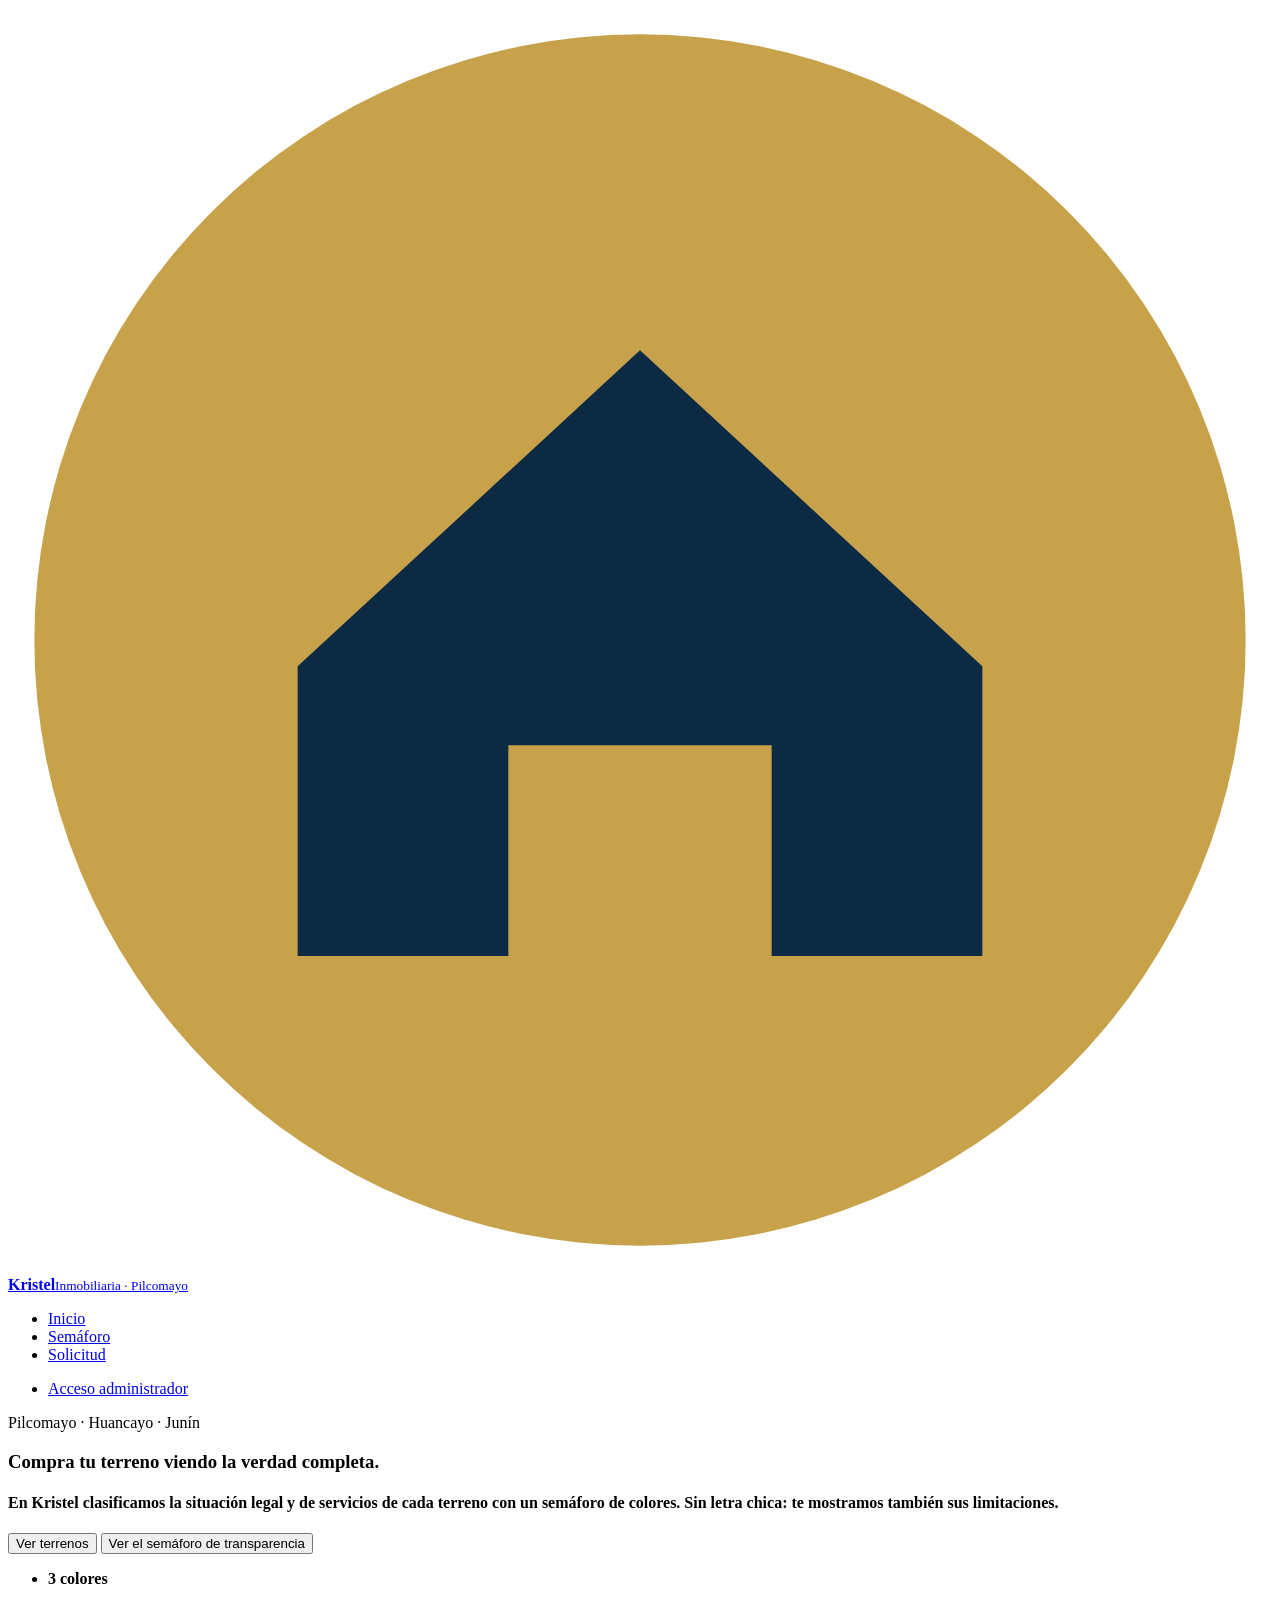
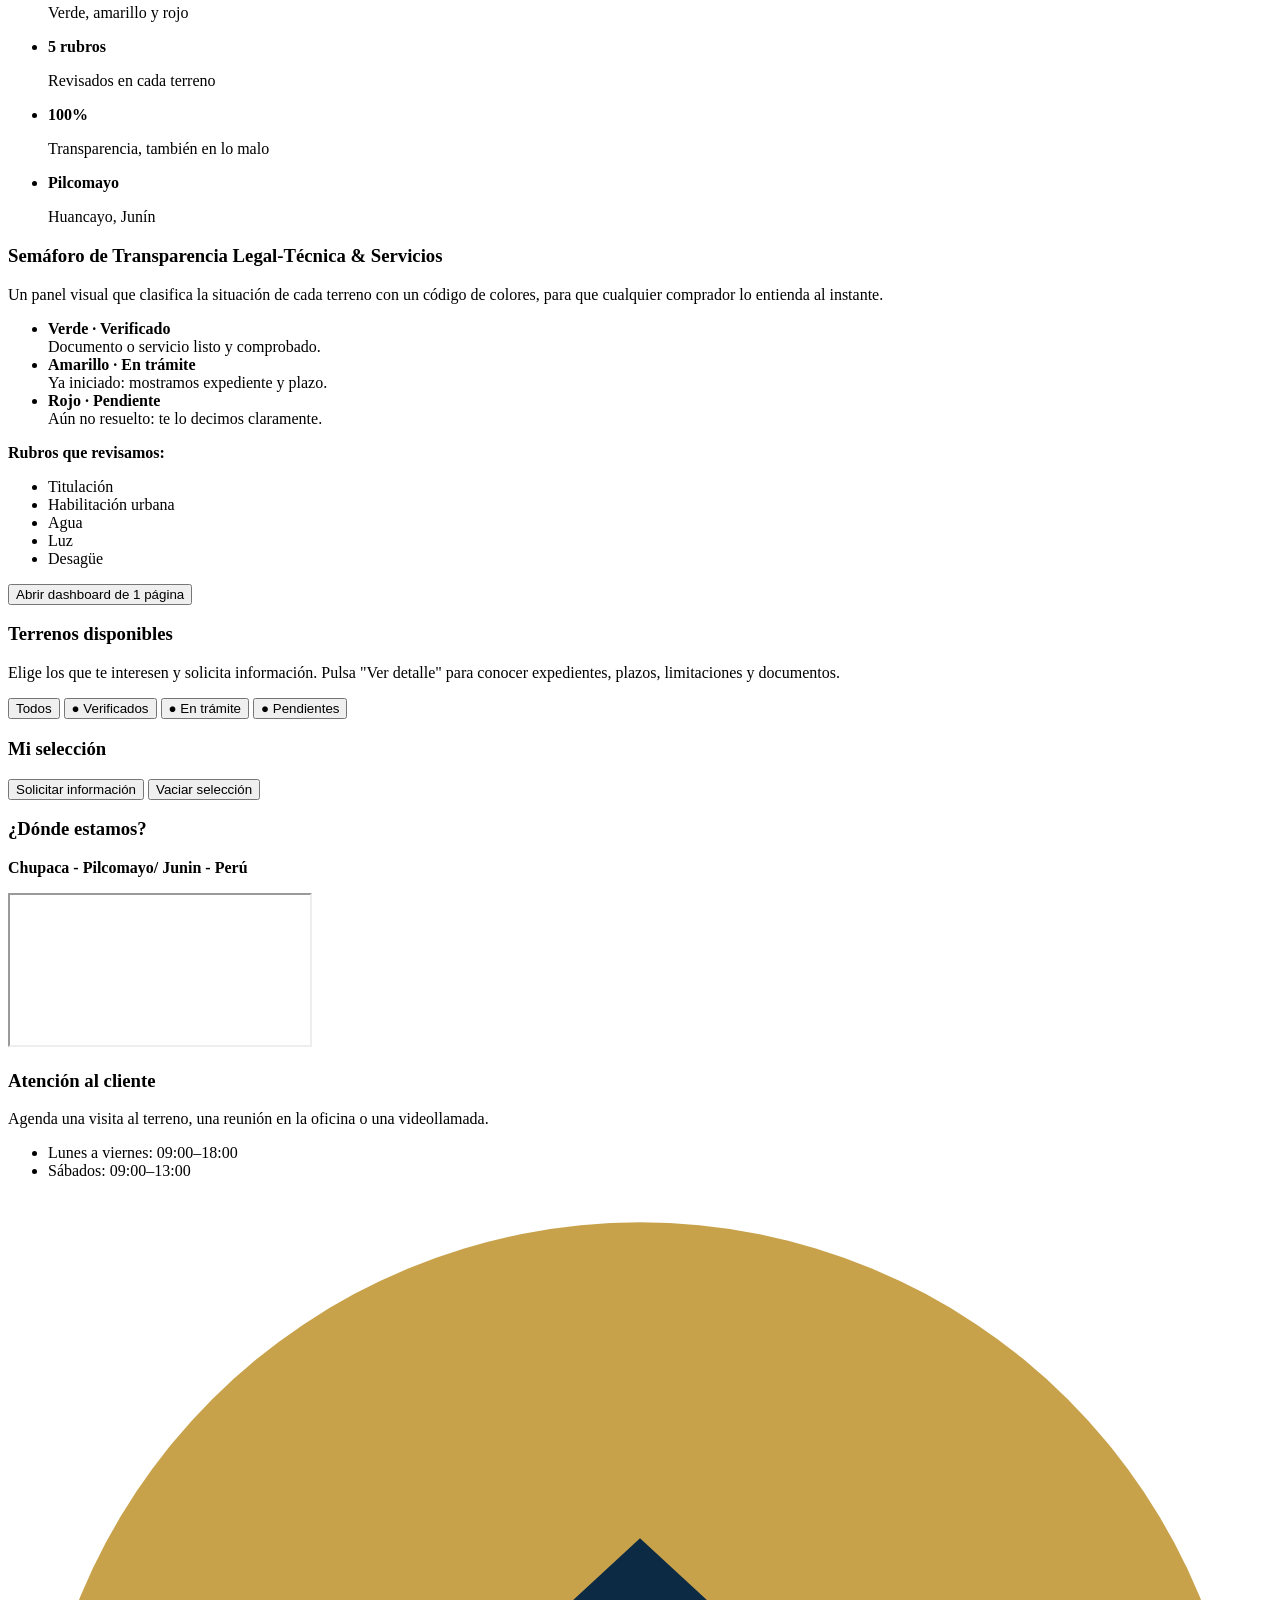
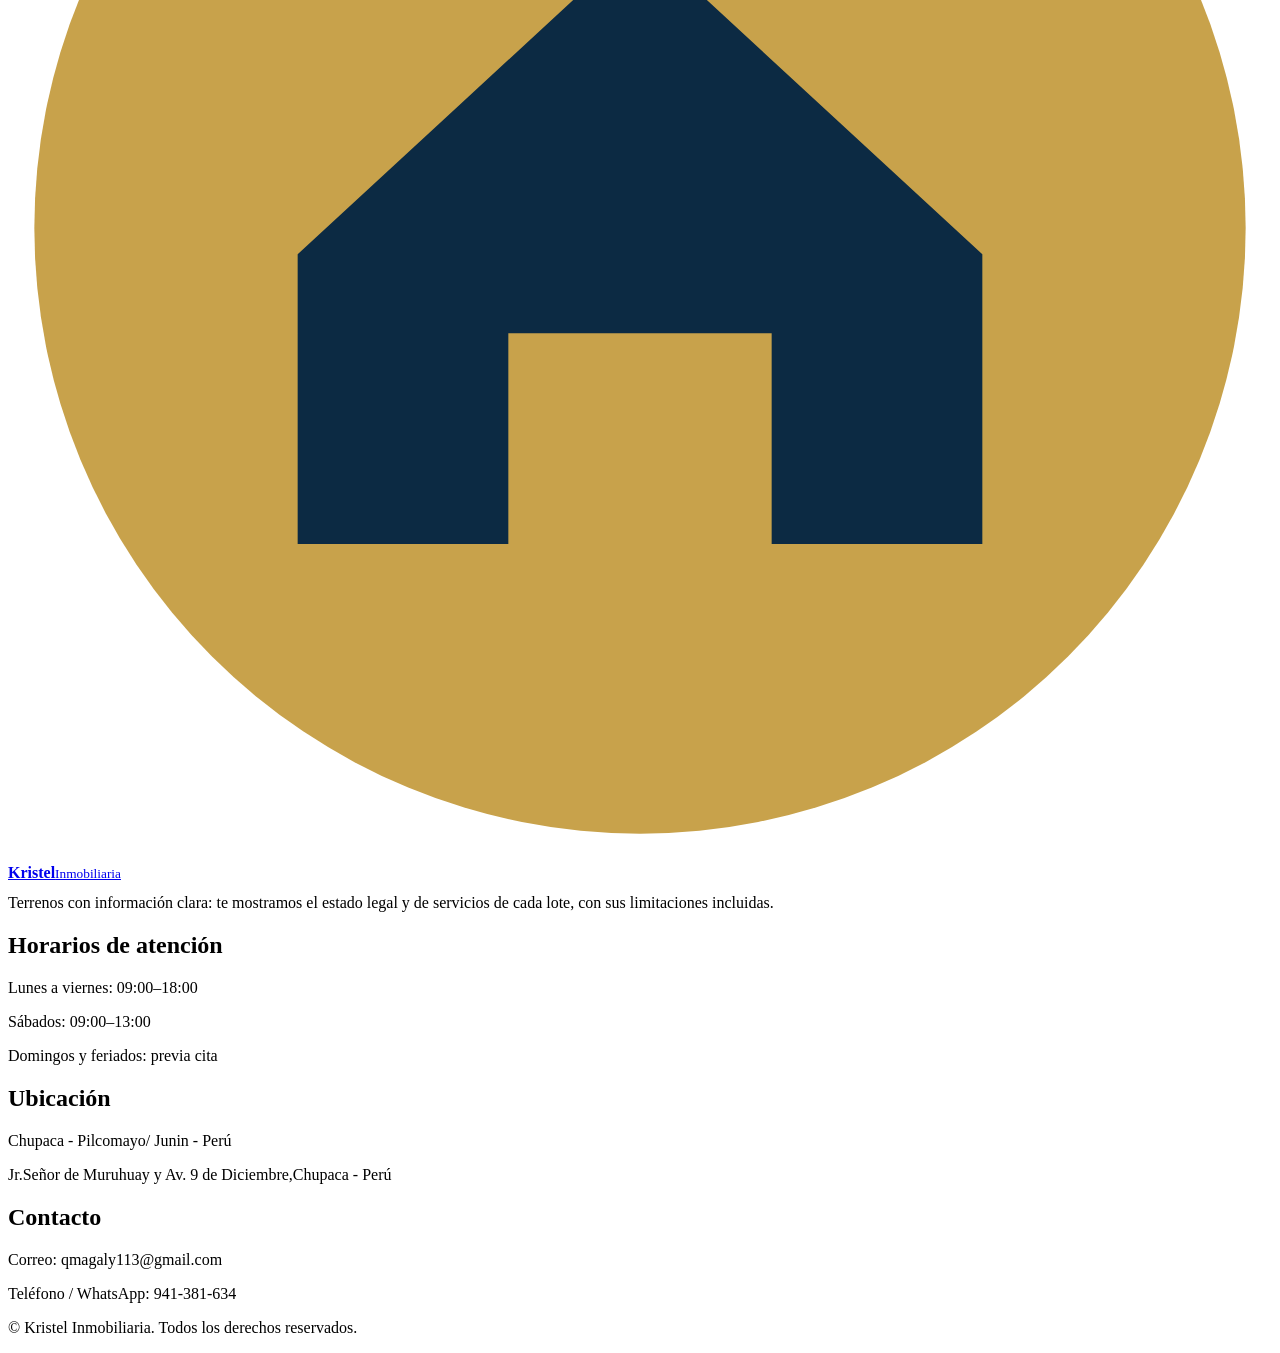
==== index.html @ 77e11ed3 "Add files via upload" ====
<!doctype html>
<html lang="es">
  <head>
    <meta charset="UTF-8" />
    <meta name="viewport" content="width=device-width, initial-scale=1.0" />
    <title>Inicio | Kristel Inmobiliaria</title>
    <link rel="preconnect" href="https://fonts.googleapis.com" />
    <link href="https://fonts.googleapis.com/css2?family=DM+Sans:wght@400;500;600;700&family=Playfair+Display:wght@600;700&display=swap" rel="stylesheet" />
    <!-- base.css = estilos comunes · index.css = estilos solo de esta página -->
    <link rel="stylesheet" href="css/base.css" />
    <link rel="stylesheet" href="css/index.css" />
  </head>
  <body>
    <!-- HEADER: parte superior de la web, con el nav dentro -->
    <header>
      <nav>
        <a class="marca" href="index.html">
          <svg class="logo" viewBox="0 0 48 48" aria-hidden="true"><circle cx="24" cy="24" r="23" fill="#c8a24b"/><path d="M11 25 24 13l13 12v11h-8v-8h-10v8h-8z" fill="#0c2a43"/></svg>
          <span class="marca-texto"><strong>Kristel</strong><small>Inmobiliaria · Pilcomayo</small></span>
        </a>
        <ul>
          <li><a class="activo" href="index.html">Inicio</a></li><li><a href="semaforo.html">Semáforo</a></li><li><a href="solicitud.html">Solicitud</a></li>
        </ul>
        <ul>
          <li><a href="ingreso.html">Acceso administrador</a></li>
        </ul>
      </nav>
    </header>

    <div class="contenedor">
      <!-- MAIN: contenido principal. SECTION agrupa los ARTICLE -->
      <main>
        <section>
          <article class="hero">
            <p class="sobre">Pilcomayo · Huancayo · Junín</p>
            <h1>Compra tu terreno viendo la verdad completa.</h1>
            <h4>En Kristel clasificamos la situación legal y de servicios de cada terreno con un semáforo de colores. Sin letra chica: te mostramos también sus limitaciones.</h4>
            <a href="#terrenos"><button type="button" class="dorado">Ver terrenos</button></a>
            <a href="semaforo.html"><button type="button" class="claro">Ver el semáforo de transparencia</button></a>
            <ul class="datos">
              <li><strong>3 colores</strong><p>Verde, amarillo y rojo</p></li>
              <li><strong>5 rubros</strong><p>Revisados en cada terreno</p></li>
              <li><strong>100%</strong><p>Transparencia, también en lo malo</p></li>
              <li><strong>Pilcomayo</strong><p>Huancayo, Junín</p></li>
            </ul>
          </article>

          <article id="semaforo-info">
            <h1>Semáforo de Transparencia Legal-Técnica &amp; Servicios</h1>
            <p>Un panel visual que clasifica la situación de cada terreno con un código de colores, para que cualquier comprador lo entienda al instante.</p>
            <ul class="leyenda">
              <li><span class="punto verde"></span><div><strong>Verde · Verificado</strong><br>Documento o servicio listo y comprobado.</div></li>
              <li><span class="punto amarillo"></span><div><strong>Amarillo · En trámite</strong><br>Ya iniciado: mostramos expediente y plazo.</div></li>
              <li><span class="punto rojo"></span><div><strong>Rojo · Pendiente</strong><br>Aún no resuelto: te lo decimos claramente.</div></li>
            </ul>
            <p><strong>Rubros que revisamos:</strong></p>
            <ul class="rubros"><li>Titulación</li><li>Habilitación urbana</li><li>Agua</li><li>Luz</li><li>Desagüe</li></ul>
            <a href="semaforo.html"><button type="button">Abrir dashboard de 1 página</button></a>
          </article>

          <article id="terrenos">
            <h1>Terrenos disponibles</h1>
            <p>Elige los que te interesen y solicita información. Pulsa "Ver detalle" para conocer expedientes, plazos, limitaciones y documentos.</p>
            <div class="filtros">
              <button type="button" class="claro activo filtro" data-cat="todos">Todos</button>
              <button type="button" class="claro filtro" data-cat="verde">● Verificados</button>
              <button type="button" class="claro filtro" data-cat="amarillo">● En trámite</button>
              <button type="button" class="claro filtro" data-cat="rojo">● Pendientes</button>
            </div>
            <!-- Las tarjetas las dibuja index.js leyendo los terrenos guardados -->
            <div id="catalogo" class="catalogo"></div>
          </article>
        </section>
      </main>

      <!-- ASIDE: contenido secundario -->
      <aside>
        <article>
          <h1>Mi selección</h1>
          <ul id="lista-seleccion" class="lista-sel"></ul>
          <button type="button" id="btn-solicitar" class="dorado">Solicitar información</button>
          <button type="button" id="btn-vaciar" class="claro">Vaciar selección</button>
        </article>

        <article>
          <h1>¿Dónde estamos?</h1>
          <p><strong>Chupaca - Pilcomayo/ Junin - Perú</strong></p>
          <iframe title="Mapa de Pilcomayo, Huancayo" src="https://www.google.com/maps?q=9 de Diciembre,+Chupaca,+Peru&output=embed" loading="lazy"></iframe>
        </article>

        <article>
          <h1>Atención al cliente</h1>
          <p>Agenda una visita al terreno, una reunión en la oficina o una videollamada.</p>
          <ul class="horarios">
            <li>Lunes a viernes: 09:00–18:00</li>
            <li>Sábados: 09:00–13:00</li>
          </ul>
        </article>
      </aside>
    </div>

    <!-- Ventana con el detalle de un terreno (la llena index.js) -->
    <dialog id="detalle"></dialog>

    <!-- FOOTER: contenido terciario -->
    <footer>
      <article>
        <a class="marca" href="index.html"><svg class="logo" viewBox="0 0 48 48" aria-hidden="true"><circle cx="24" cy="24" r="23" fill="#c8a24b"/><path d="M11 25 24 13l13 12v11h-8v-8h-10v8h-8z" fill="#0c2a43"/></svg><span class="marca-texto"><strong>Kristel</strong><small>Inmobiliaria</small></span></a>
        <p style="margin-top:12px">Terrenos con información clara: te mostramos el estado legal y de servicios de cada lote, con sus limitaciones incluidas.</p>
      </article>
      <article>
        <h2>Horarios de atención</h2>
        <p>Lunes a viernes: 09:00–18:00</p>
        <p>Sábados: 09:00–13:00</p>
        <p>Domingos y feriados: previa cita</p>
      </article>
      <article>
        <h2>Ubicación</h2>
        <p>Chupaca - Pilcomayo/ Junin - Perú</p>
        <p>Jr.Señor de Muruhuay y Av. 9 de Diciembre,Chupaca - Perú</p>
      </article>
      <article>
        <h2>Contacto</h2>
        <p>Correo: qmagaly113@gmail.com</p>
        <p>Teléfono / WhatsApp: 941-381-634</p>
        <p>&copy; Kristel Inmobiliaria. Todos los derechos reservados.</p>
      </article>
    </footer>
    <script src="js/datos.js"></script>
    <script src="js/index.js"></script>
  </body>
</html>
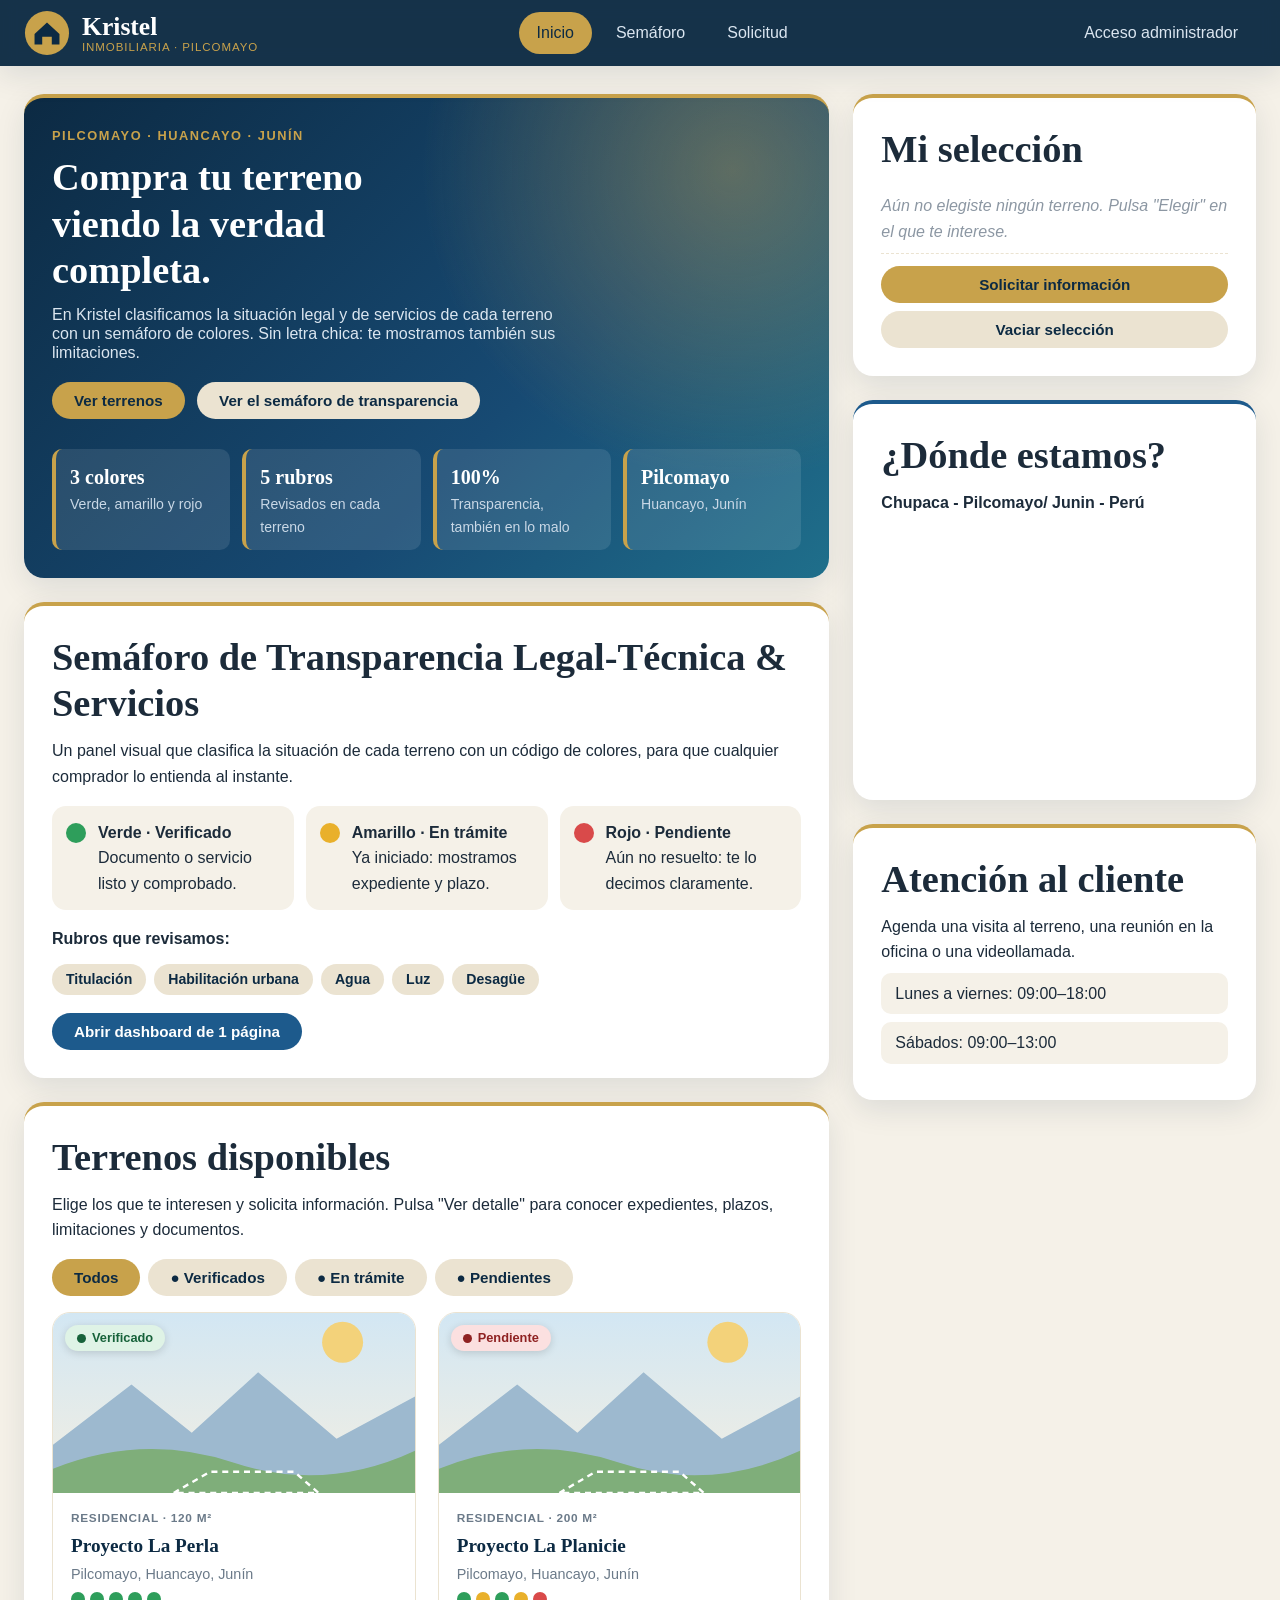
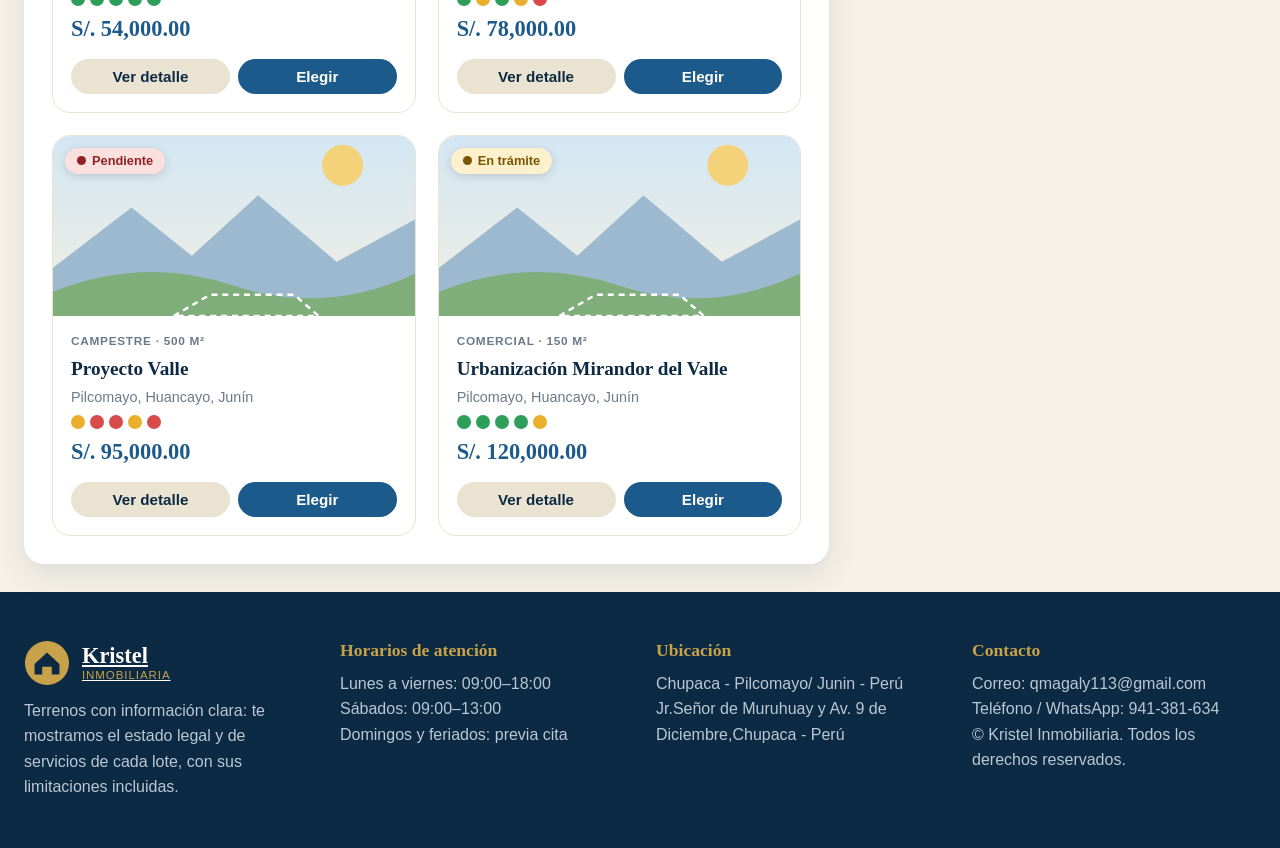
==== commit 4fb0c27b: "Update stylesheet and script links in index.html" ====
--- a/index.html
+++ b/index.html
@@ -7,8 +7,8 @@
     <link rel="preconnect" href="https://fonts.googleapis.com" />
     <link href="https://fonts.googleapis.com/css2?family=DM+Sans:wght@400;500;600;700&family=Playfair+Display:wght@600;700&display=swap" rel="stylesheet" />
     <!-- base.css = estilos comunes · index.css = estilos solo de esta página -->
-    <link rel="stylesheet" href="css/base.css" />
-    <link rel="stylesheet" href="css/index.css" />
+    <link rel="stylesheet" href="base.css" />
+    <link rel="stylesheet" href="index.css" />
   </head>
   <body>
     <!-- HEADER: parte superior de la web, con el nav dentro -->
@@ -126,7 +126,7 @@
         <p>&copy; Kristel Inmobiliaria. Todos los derechos reservados.</p>
       </article>
     </footer>
-    <script src="js/datos.js"></script>
-    <script src="js/index.js"></script>
+    <script src="datos.js"></script>
+    <script src="index.js"></script>
   </body>
 </html>
--- a/base.css
+++ b/base.css
@@ -0,0 +1,87 @@
+/* ============================================================
+   base.css → estilos comunes de TODAS las páginas de Kristel:
+   colores, tipografía, header/nav, footer, botones, formularios,
+   etiquetas del semáforo y la estructura HTML5
+   (header → .contenedor[main + aside] → footer).
+   ============================================================ */
+
+:root {
+  /* Paleta inmobiliaria: azul marino (confianza) + dorado (calidad) + arena (calidez) */
+  --marino:#0c2a43;      /* header, footer y títulos fuertes */
+  --azul:#1d5a8c;        /* botones principales */
+  --dorado:#c8a24b;      /* detalles y botón destacado */
+  --dorado-osc:#a98532;
+  --arena:#f5f1e8;       /* fondo general */
+  --crema:#ebe3d1;       /* bordes y fondos suaves */
+  --texto:#1c2b3a;
+  --gris:#6b7a89;
+  /* Colores del SEMÁFORO */
+  --verde:#2e9e5b;       /* Verificado */
+  --amarillo:#e9b02b;    /* En trámite */
+  --rojo:#d94a4a;        /* Pendiente */
+  --sombra:0 10px 30px rgba(12,42,67,.10);
+}
+
+* { margin:0; padding:0; box-sizing:border-box; }
+html { scroll-behavior:smooth; }
+body { font-family:"DM Sans","Segoe UI",sans-serif; background:var(--arena); color:var(--texto); line-height:1.6; }
+h1,h2,h3,h4,h5 { font-family:"Playfair Display",Georgia,serif; line-height:1.2; }
+h1 { font-size:clamp(1.7rem,3.2vw,2.4rem); margin-bottom:12px; }
+img { max-width:100%; }
+[hidden] { display:none !important; }
+.vacio { color:#8c97a3; font-style:italic; list-style:none; }
+
+/* ---------- HEADER + NAV ---------- */
+header { background:rgba(12,42,67,.96); backdrop-filter:blur(8px); position:sticky; top:0; z-index:20; box-shadow:var(--sombra); }
+nav { display:grid; grid-template-columns:auto 1fr auto; align-items:center; gap:16px; max-width:1300px; margin:0 auto; padding:10px 24px; }
+.marca { display:flex; align-items:center; gap:12px; }
+.logo { width:46px; height:46px; }
+.marca-texto { display:flex; flex-direction:column; line-height:1.1; }
+.marca-texto strong { font-family:"Playfair Display",serif; font-size:1.6rem; color:#fff; }
+.marca-texto small { color:var(--dorado); font-size:.72rem; letter-spacing:.08em; text-transform:uppercase; }
+nav ul { list-style:none; display:flex; justify-content:center; gap:6px; }
+nav a { display:block; padding:8px 18px; border-radius:999px; text-decoration:none; color:#dbe6f0; font-weight:500; transition:.2s; }
+nav a:hover, nav a.activo { background:var(--dorado); color:var(--marino); }
+nav a.marca { padding:0; background:none; }
+
+/* ---------- CONTENEDOR: main (principal) + aside (secundario) ---------- */
+.contenedor { display:grid; grid-template-columns:minmax(0,2fr) minmax(290px,1fr); gap:24px; align-items:start; max-width:1300px; margin:0 auto; padding:28px 24px; }
+main section, aside { display:flex; flex-direction:column; gap:24px; }
+main article, aside article { background:#fff; border-radius:20px; padding:28px; box-shadow:var(--sombra); border-top:4px solid var(--dorado); }
+aside article:nth-child(even) { border-top-color:var(--azul); }
+
+/* ---------- FOOTER ---------- */
+footer { background:var(--marino); color:#b9c8d6; display:grid; grid-template-columns:repeat(auto-fit,minmax(220px,1fr)); gap:32px; padding:48px max(24px,calc((100% - 1252px)/2)); }
+footer h2 { color:var(--dorado); font-size:1.1rem; margin-bottom:10px; }
+footer .marca-texto strong { font-size:1.4rem; }
+footer a { color:#fff; }
+
+/* ---------- BOTONES y FORMULARIOS ---------- */
+button { cursor:pointer; border:0; border-radius:999px; padding:10px 22px; background:var(--azul); color:#fff; font:600 .95rem "DM Sans",sans-serif; transition:.2s; }
+button:hover { background:var(--marino); transform:translateY(-2px); }
+button.dorado { background:var(--dorado); color:var(--marino); }
+button.dorado:hover { background:var(--dorado-osc); color:#fff; }
+button.claro { background:var(--crema); color:var(--marino); }
+button.claro:hover, button.claro.activo { background:var(--dorado); color:var(--marino); }
+label { display:block; font-weight:600; margin:14px 0 4px; }
+input, select, textarea { width:100%; padding:10px 14px; border:2px solid var(--crema); border-radius:12px; font:inherit; background:#fffdf9; color:var(--texto); }
+input:focus, select:focus, textarea:focus, button:focus-visible, a:focus-visible { outline:3px solid var(--dorado); outline-offset:2px; }
+
+/* ---------- SEMÁFORO: punto y etiqueta (se usan en index, semáforo, solicitud y admin) ---------- */
+.punto { display:inline-block; width:14px; height:14px; border-radius:50%; background:#c4ccd4; vertical-align:middle; }
+.punto.verde { background:var(--verde); }
+.punto.amarillo { background:var(--amarillo); }
+.punto.rojo { background:var(--rojo); }
+.puntos { display:inline-flex; gap:5px; align-items:center; }
+.etiqueta { display:inline-flex; align-items:center; gap:6px; padding:3px 12px; border-radius:999px; font-size:.8rem; font-weight:700; white-space:nowrap; }
+.etiqueta::before { content:""; width:9px; height:9px; border-radius:50%; background:currentColor; }
+.etiqueta.verde { background:#dff3e6; color:#17623a; }
+.etiqueta.amarillo { background:#fdf0cc; color:#7a5600; }
+.etiqueta.rojo { background:#fbe0e0; color:#8f2222; }
+
+/* ---------- RESPONSIVE ---------- */
+@media (max-width:900px) { .contenedor { grid-template-columns:1fr; } }
+@media (max-width:700px) {
+  nav { grid-template-columns:1fr; justify-items:center; }
+  nav ul { flex-wrap:wrap; }
+}
--- a/index.css
+++ b/index.css
@@ -0,0 +1,63 @@
+/* index.css → estilos SOLO de la página principal */
+
+/* HERO */
+.hero { background:radial-gradient(circle at 88% 15%,rgba(200,162,75,.40),transparent 38%), linear-gradient(135deg,var(--marino) 0%,#174a73 62%,#1f6f8b 100%) !important; color:#fff; }
+.hero h1 { color:#fff; max-width:20ch; }
+.sobre { color:var(--dorado); font-weight:700; letter-spacing:.12em; text-transform:uppercase; font-size:.8rem; margin-bottom:8px; }
+.hero h4 { font-family:"DM Sans",sans-serif; font-weight:400; margin-bottom:20px; max-width:58ch; color:#dbe6f0; }
+.hero a { text-decoration:none; }
+.hero button { margin:0 8px 8px 0; }
+.datos { list-style:none; display:grid; grid-template-columns:repeat(auto-fit,minmax(150px,1fr)); gap:12px; margin-top:22px; }
+.datos li { background:rgba(255,255,255,.10); border-left:4px solid var(--dorado); border-radius:10px; padding:12px 14px; }
+.datos strong { font-family:"Playfair Display",serif; font-size:1.25rem; color:#fff; }
+.datos p { font-size:.88rem; color:#c9d8e6; }
+
+/* Explicación del semáforo */
+.leyenda { list-style:none; display:grid; grid-template-columns:repeat(auto-fit,minmax(200px,1fr)); gap:12px; margin:16px 0; }
+.leyenda li { display:flex; gap:12px; align-items:flex-start; background:var(--arena); border-radius:14px; padding:14px; }
+.leyenda .punto { width:20px; height:20px; margin-top:3px; flex:none; }
+.rubros { display:flex; flex-wrap:wrap; gap:8px; margin:12px 0 18px; list-style:none; }
+.rubros li { background:var(--crema); border-radius:999px; padding:4px 14px; font-size:.88rem; font-weight:600; color:var(--marino); }
+#semaforo-info a { text-decoration:none; }
+
+.filtros { display:flex; flex-wrap:wrap; gap:8px; margin:16px 0; }
+
+/* Catálogo de terrenos */
+.catalogo { display:grid; grid-template-columns:repeat(auto-fit,minmax(260px,1fr)); gap:22px; }
+.tarjeta { background:#fff; border:1px solid var(--crema); border-radius:18px; overflow:hidden; display:flex; flex-direction:column; transition:.25s; }
+.tarjeta:hover { transform:translateY(-5px); box-shadow:var(--sombra); }
+.foto { position:relative; }
+.foto img { width:100%; height:180px; object-fit:cover; display:block; }
+.foto .etiqueta { position:absolute; top:12px; left:12px; box-shadow:0 2px 8px rgba(0,0,0,.15); }
+.cuerpo { padding:16px 18px 18px; display:flex; flex-direction:column; gap:6px; flex:1; }
+.cat { color:var(--gris); text-transform:uppercase; letter-spacing:.06em; font-size:.74rem; font-weight:700; }
+.cuerpo h5 { font-size:1.2rem; color:var(--marino); }
+.cuerpo p { font-size:.9rem; color:var(--gris); }
+.cuerpo h3 { color:var(--azul); font-size:1.4rem; margin-top:4px; }
+.acciones { display:flex; gap:8px; margin-top:auto; padding-top:10px; }
+.acciones button { flex:1; padding:9px 10px; }
+
+/* Selección (aside) */
+.lista-sel { list-style:none; margin:12px 0; }
+.lista-sel li { display:flex; justify-content:space-between; align-items:center; gap:8px; padding:9px 0; border-bottom:1px dashed var(--crema); }
+.lista-sel .quitar { padding:2px 9px; background:transparent; color:var(--rojo); }
+.lista-sel .quitar:hover { background:var(--rojo); color:#fff; }
+#btn-solicitar { width:100%; margin-bottom:8px; }
+#btn-vaciar { width:100%; }
+aside iframe { width:100%; height:240px; border:0; border-radius:14px; margin-top:8px; }
+.horarios { list-style:none; margin-top:8px; }
+.horarios li { background:var(--arena); padding:8px 14px; border-radius:10px; margin-bottom:8px; }
+
+/* Ventana de detalle de un terreno */
+dialog { border:0; border-radius:22px; padding:0; width:min(760px,94vw); max-height:90vh; box-shadow:0 20px 60px rgba(0,0,0,.35); }
+dialog::backdrop { background:rgba(12,42,67,.6); backdrop-filter:blur(3px); }
+.det { padding:26px; }
+.det-cab { display:flex; justify-content:space-between; gap:12px; align-items:flex-start; }
+.det img { width:100%; height:220px; object-fit:cover; border-radius:14px; margin:14px 0; }
+.det table { width:100%; border-collapse:collapse; font-size:.92rem; margin:10px 0 16px; }
+.det th { text-align:left; background:var(--arena); padding:8px 10px; }
+.det td { padding:8px 10px; border-bottom:1px solid var(--crema); }
+.aviso { background:#fff6e0; border-left:5px solid var(--dorado); border-radius:10px; padding:12px 16px; margin:12px 0; }
+.docs { list-style:none; margin-top:8px; }
+.docs li { padding:6px 0; }
+.docs a { color:var(--azul); font-weight:600; }
